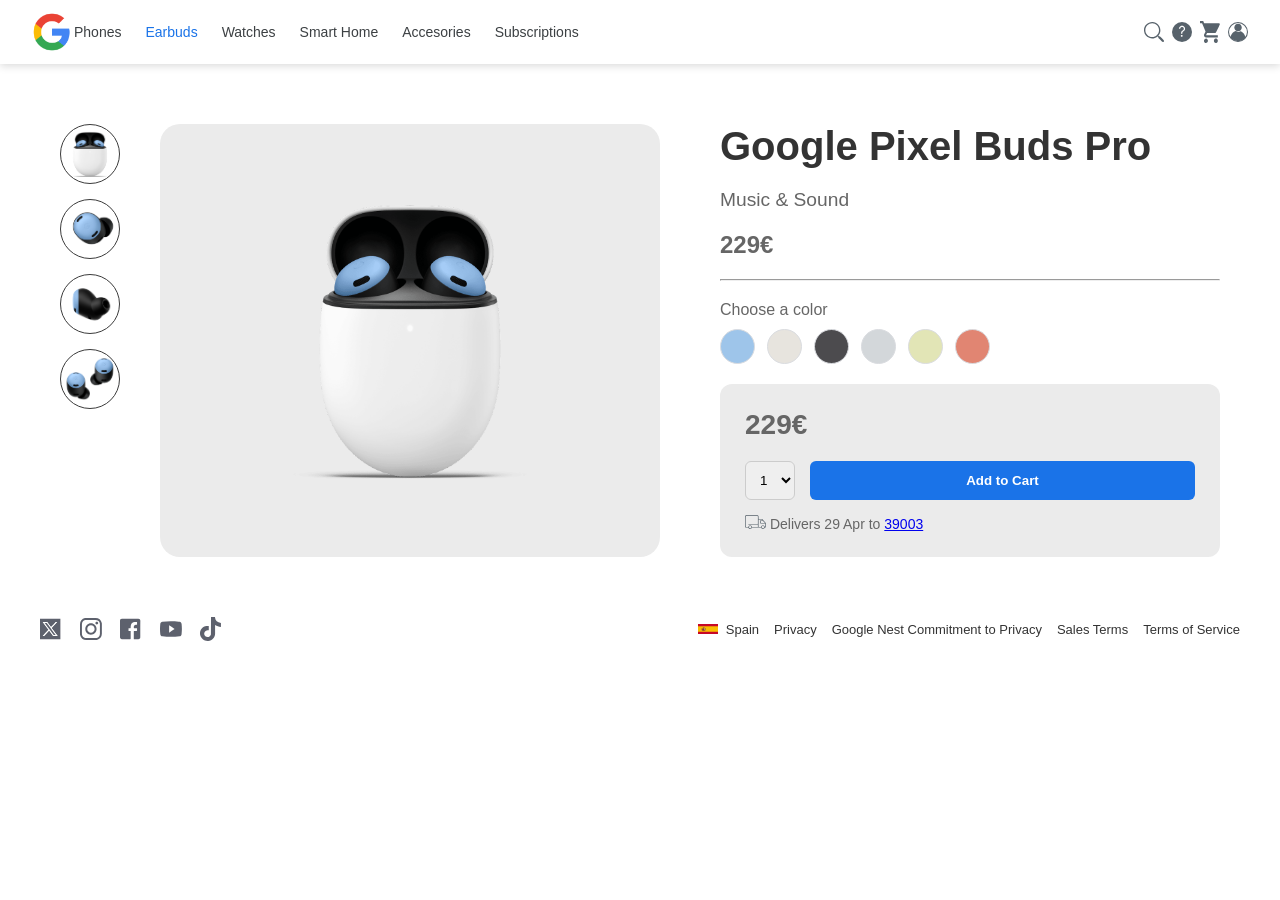
==== index.html @ 7e47ced7 "se añade html, css y js" ====
<!doctype html>
<html lang="es">

<head>
    <meta charset="UTF-8" />
    <meta name="viewport" content="width=device-width, initial-scale=1.0" />
    <title>Google Pixel Buds Pro</title>
    <link rel="stylesheet" href="style.css" />
</head>

<body>
    <header>
        <div class="header-left">
            <img src="images/google-logo.png" alt="Google" class="logo-google">
            <nav>
                <ul>
                    <li><a href="#">Phones</a></li>
                    <li><a href="#" class="active">Earbuds</a></li>
                    <li><a href="page/smartwatch.html">Watches</a></li>
                    <li><a href="#">Smart Home</a></li>
                    <li><a href="#">Accesories</a></li>
                    <li><a href="#">Subscriptions</a></li>
                </ul>
            </nav>
        </div>
        <div class="header-right">
            <img src="images/icons/Search-Lupa.svg" alt="Buscar" class="icon-btn">
            <img src="images/icons/Help-Intrrogación.svg" alt="Ayuda" class="icon-btn">
            <img id="cartIcon" src="images/icons/Cart-Carrito.svg" alt="Carrito" class="icon-btn">
            <img src="images/icons/Avatar-foto.svg" alt="Cuenta" class="icon-btn">
        </div>
    </header>

    <main class="product-container">
        <section class="product-gallery">
            <div class="product-thumbs">
                <img src="images/earbuds/earbuds_01.png" alt="Vista frontal">
                <img src="images/earbuds/earbuds_02.png" alt="Vista lateral">
                <img src="images/earbuds/earbuds_03.png" alt="Detalle">
                <img src="images/earbuds/earbuds_04.png" alt="En uso">
            </div>

            <div class="product-main">
                <img id="mainImage" src="images/earbuds/earbuds_01.png" alt="Google Pixel Buds Pro">
            </div>
        </section>

        <aside class="product-info">
            <h1>Google Pixel Buds Pro</h1>
            <p class="category">Music & Sound</p>
            <p class="price">229€</p>
            <hr>

            <div class="colors">
                <p>Choose a color</p>
                <div class="color-selector">
                    <button class="color-dot sky" data-color="azul cielo"></button>
                    <button class="color-dot beige" data-color="Beige claro"></button>
                    <button class="color-dot dark" data-color="Gris oscuro"></button>
                    <button class="color-dot gray" data-color="Gris claro"></button>
                    <button class="color-dot green" data-color="Verde pastel"></button>
                    <button class="color-dot coral" data-color="Coral"></button>
                </div>
            </div>

            <div class="buy-box">
                <p class="buy-price">229€</p>

                <div class="buy-action">
                    <select id="quantity">
                        <option value="1">1</option>
                        <option value="2">2</option>
                        <option value="3">3</option>
                    </select>

                    <button class="add-cart" id="addCartBtn">Add to Cart</button>
                </div>

                <p class="delivery">
                    <img src="images/icons/Delivery-Camión.svg" alt="Delivery" class="truck-icon">
                    Delivers 29 Apr to <a href="#">39003</a>
                </p>
            </div>
        </aside>
    </main>

    <footer>
        <div class="footer-content">
            <div class="footer-social">
                <img src="images/icons/SM-x.svg" alt="X">
                <img src="images/icons/SM-instagram.svg" alt="Instagram">
                <img src="images/icons/SM-facebook.svg" alt="Facebook">
                <img src="images/icons/SM-youtube.svg" alt="YouTube">
                <img src="images/icons/SM-tiktok.svg" alt="TikTok">
            </div>

            <div class="footer-links">
                <div class="footer-country">
                    <img src="images/icons/Spain.svg" alt="Spain">
                    <span>Spain</span>
                </div>

                <a href="#">Privacy</a>
                <a href="#">Google Nest Commitment to Privacy</a>
                <a href="#">Sales Terms</a>
                <a href="#">Terms of Service</a>
            </div>
        </div>
    </footer>

    <script src="script.js"></script>
</body>

</html>
---- style.css ----
/* ------------------ RESET ------------------ */
* {
    margin: 0;
    padding: 0;
    box-sizing: border-box;
}

body {
    font-family: Arial, sans-serif;
    background: #fff;
    color: #333;
}

/* ------------------ UTILIDADES ------------------ */
.flex {
    display: flex;
    align-items: center;
}

.center {
    display: flex;
    justify-content: center;
    align-items: center;
}

.icon-btn {
    width: 20px;
    cursor: pointer;
    transition: opacity .2s;
}

.icon-btn:hover {
    opacity: .7;
}

.rounded {
    border-radius: 12px;
}

/* ------------------ HEADER ------------------ */
header {
  background-color: #ffffff;
  box-shadow: 0 2px 8px rgba(0, 0, 0, 0.15);
  padding: 0 32px;
  height: 64px;
  display: flex;
  align-items: center;
  justify-content: space-between;
  position: sticky;
  top: 0;
  z-index: 10;
}

.header-left {
  display: flex;
  align-items: center;
  gap: 2px;
}

.logo-google {
  width: 40px;
  height: 40px;
}

nav ul {
  list-style: none;
  display: flex;
  gap: 24px;
  margin: 0;
  padding: 0;
}

nav ul li a {
  text-decoration: none;
  font-size: 14px;
  font-weight: 500;
  color: #3c4043;
}

nav ul li a:hover,
nav ul li a.active {
  color: #1a73e8;
}

.header-right {
  display: flex;
  align-items: center;
  gap: 8px;
}


/* ------------------ PRODUCTO ------------------ */
p {
    color: #666666;
}
.product-container {
    max-width: 1200px;
    margin: 40px auto;
    padding: 20px;
    display: grid;
    grid-template-columns: 1.2fr 1fr;
    gap: 60px;
}

/* Galería */
.product-gallery {
    display: grid;
    grid-template-columns: 80px 1fr;
    gap: 20px;
}

.product-thumbs {
    display: flex;
    flex-direction: column;
    gap: 15px;
}

.product-thumbs img {
    width: 60px;
    height: 60px;
    border-radius: 50%;
    object-fit: cover;
    border: 1.5px solid #3b3b3b;
    cursor: pointer;
    transition: .2s;
}

.product-thumbs img:hover {
    transform: scale(1.1);
}

.product-main {
    padding: 40px;
    border-radius: 20px;
    background: #ebebeb;
    display: flex;
    justify-content: center;
}

.product-main img {
    max-width: 100%;
}

/* Info */
.product-info {
    display: flex;
    flex-direction: column;
    gap: 20px;
}

.product-info h1 {
    font-size: 2.5rem;
}

.category {
    font-size: 1.2rem;
    color: #666;
}

.price {
    font-size: 24px;
    font-weight: 600;
}

/* Colores */
.color-selector {
    display: flex;
    gap: 12px;
    margin-top: 10px;
}

.color-dot {
    width: 35px;
    height: 35px;
    border-radius: 50%;
    border: 1px solid #dadce0;
    cursor: pointer;
    transition: .2s;
}
.color-dot.selected {
  outline: 1px solid black;
  outline-offset: 2px;
  box-shadow: 0 0 0 3px #1a73e8;
}


.color-dot:hover {
    transform: scale(1.1);
    border-color: #70757a;
}

.sky {
    background: #9ec5ea;
}

.beige {
    background: #e7e4de;
}

.dark {
    background: #4c4b4e;
}

.gray {
    background: #d3d7da;
}

.green {
    background: #e2e5b6;
}

.coral {
    background: #e18572;
}

.color-dot-watch {
    background: none;
    padding: 0;
    cursor: pointer;
    border-radius: 10%;
    border: 1px solid #000000;
    width: 155px;
    height: 115px;
}

.color-dot-watch img {
    width: 80px;      /* ajusta el tamaño que quieras */
    height: auto;
    border-radius: 8px;
    transition: transform 0.2s ease, outline 0.2s ease;
}

/* Cuando está seleccionado */
.color-dot-watch.selected img {
    outline: 3px solid #4285f4; /* azul estilo Google */
    transform: scale(1.05);
}
.color-dot-watch:hover {
    transform: scale(1.1);
    border-color: #70757a;
}

/* Compra */
.buy-box {
    background: #ebebeb;
    border-radius: 12px;
    padding: 25px;
}

.buy-price {
    font-size: 28px;
    font-weight: 600;
    margin-bottom: 20px;
}

.buy-action {
    display: flex;
    gap: 15px;
    margin-bottom: 15px;
}

select {
    padding: 10px;
    border-radius: 6px;
    border: 1px solid #ccc;
}

.add-cart {
    flex: 1;
    padding: 12px;
    border: none;
    border-radius: 6px;
    background: #1a73e8;
    color: #fff;
    font-weight: bold;
    cursor: pointer;
    transition: .2s;
}

.add-cart:hover {
    background: #1765cc;
}

.delivery {
    font-size: 14px;
    color: #666;
}

.text-blue {
    color: #1a73e8;
    font-weight: 600;
}

/* ------------------ FOOTER ------------------ */
.footer {
    background: #ebebeb;
    padding: 20px 40px;
    border-top: 1px solid #ddd;
}

.footer-content {
    max-width: 1200px;
    margin: auto;
    display: flex;
    justify-content: space-between;
    align-items: center;
    flex-wrap: wrap;
}

.footer-social {
    display: flex;
    gap: 18px;
}

.footer-social img {
    width: 22px;
    cursor: pointer;
    opacity: .8;
    transition: .2s;
}

.footer-social img:hover {
    opacity: 1;
}

.footer-links {
    display: flex;
    gap: 15px;
    align-items: center;
    font-size: 13px;
}

.footer-links a {
    color: #333;
    text-decoration: none;
}

.footer-links a:hover {
    text-decoration: underline;
}

.footer-country {
    display: flex;
    align-items: center;
    gap: 8px;
}

.footer-country img {
    width: 20px;
}

/* ------------------ RESPONSIVE ------------------ */
@media (max-width: 1024px) {
    .product-container {
        grid-template-columns: 1fr;
    }

    .product-gallery {
        grid-template-columns: 1fr;
    }

    .product-thumbs {
        display: none;
    }

    .menu-btn {
        display: flex;
    }

    .product-gallery {
        display: flex;
        flex-direction: column;
        gap: 20px;
    }

    .product-thumbs {
        order: 2;
        /* Thumbnails debajo */
        display: flex;
        flex-direction: row;
        justify-content: center;
        gap: 15px;
    }

    .product-main {
        order: 1;
        /* Imagen principal arriba */
    }


}

@media (max-width: 480px) {
    .nav-links {
        display: none;
    }

    .product-info h1 {
        font-size: 24px;
    }

    .buy-action {
        flex-direction: column;
    }

    .product-main {
        padding: 20px;
    }

    .footer-content {
        flex-direction: column;
        gap: 15px;
    }

    .footer-links {
        flex-direction: column;
        text-align: center;
    }
}
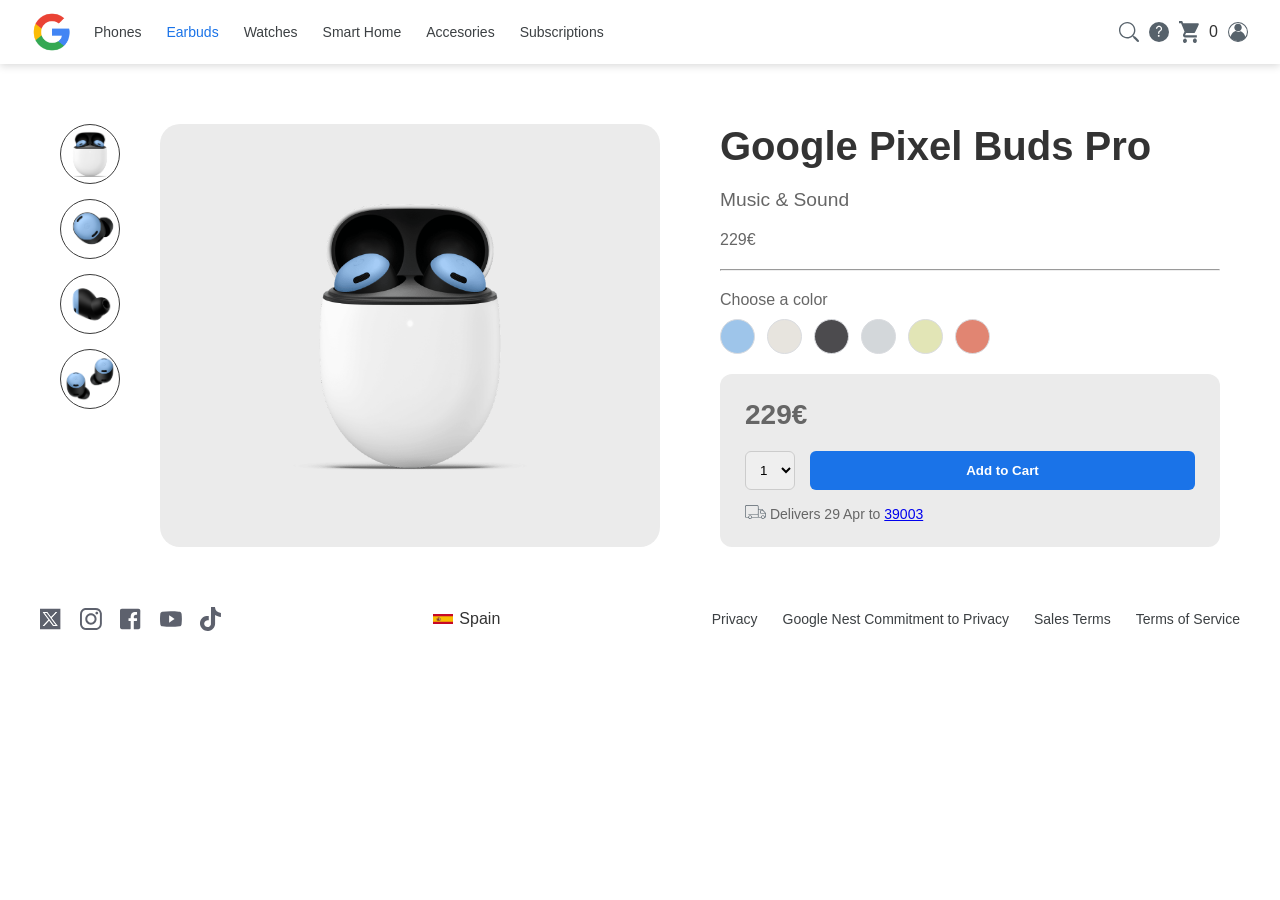
==== commit 4e854a3b: "actualizacion add id en index y smartwatch.html, modificacion style" ====
--- a/index.html
+++ b/index.html
@@ -24,9 +24,10 @@
             </nav>
         </div>
         <div class="header-right">
-            <img src="images/icons/Search-Lupa.svg" alt="Buscar" class="icon-btn">
+            <img id="search" src="images/icons/Search-Lupa.svg" alt="Buscar" class="icon-btn">
             <img src="images/icons/Help-Intrrogación.svg" alt="Ayuda" class="icon-btn">
             <img id="cartIcon" src="images/icons/Cart-Carrito.svg" alt="Carrito" class="icon-btn">
+            <span id="cartCount">0</span>
             <img src="images/icons/Avatar-foto.svg" alt="Cuenta" class="icon-btn">
         </div>
     </header>
@@ -48,7 +49,7 @@
         <aside class="product-info">
             <h1>Google Pixel Buds Pro</h1>
             <p class="category">Music & Sound</p>
-            <p class="price">229€</p>
+            <p class="price-ear">229€</p>
             <hr>
 
             <div class="colors">
@@ -71,6 +72,9 @@
                         <option value="1">1</option>
                         <option value="2">2</option>
                         <option value="3">3</option>
+                        <option value="4">4</option>
+                        <option value="5">5</option>
+                        <option value="6">6</option>
                     </select>
 
                     <button class="add-cart" id="addCartBtn">Add to Cart</button>
@@ -94,17 +98,19 @@
                 <img src="images/icons/SM-tiktok.svg" alt="TikTok">
             </div>
 
-            <div class="footer-links">
-                <div class="footer-country">
-                    <img src="images/icons/Spain.svg" alt="Spain">
-                    <span>Spain</span>
-                </div>
+            <div class="footer-country">
+                <img src="images/icons/Spain.svg" alt="Spain">
+                <span>Spain</span>
+            </div>
+            <nav>
+                <ul>
+                    <li><a href="#">Privacy</a></li>
+                    <li><a href="#">Google Nest Commitment to Privacy</a></li>
+                    <li><a href="#">Sales Terms</a></li>
+                    <li><a href="#">Terms of Service</a></li>
+                </ul>
+            </nav>
 
-                <a href="#">Privacy</a>
-                <a href="#">Google Nest Commitment to Privacy</a>
-                <a href="#">Sales Terms</a>
-                <a href="#">Terms of Service</a>
-            </div>
         </div>
     </footer>
 
--- a/style.css
+++ b/style.css
@@ -1,4 +1,4 @@
-/* ------------------ RESET ------------------ */
+/* ------------------ BODY ------------------ */
 * {
     margin: 0;
     padding: 0;
@@ -11,7 +11,6 @@
     color: #333;
 }
 
-/* ------------------ UTILIDADES ------------------ */
 .flex {
     display: flex;
     align-items: center;
@@ -39,53 +38,54 @@
 
 /* ------------------ HEADER ------------------ */
 header {
-  background-color: #ffffff;
-  box-shadow: 0 2px 8px rgba(0, 0, 0, 0.15);
-  padding: 0 32px;
-  height: 64px;
-  display: flex;
-  align-items: center;
-  justify-content: space-between;
-  position: sticky;
-  top: 0;
-  z-index: 10;
+    background-color: #ffffff;
+    box-shadow: 0 2px 8px rgba(0, 0, 0, 0.15);
+    padding: 0 32px;
+    height: 64px;
+    display: flex;
+    align-items: center;
+    justify-content: space-between;
+    position: sticky;
+    top: 0;
+    z-index: 10;
 }
 
 .header-left {
-  display: flex;
-  align-items: center;
-  gap: 2px;
+    display: flex;
+    align-items: center;
+    gap: 2px;
 }
 
 .logo-google {
-  width: 40px;
-  height: 40px;
+    width: 40px;
+    height: 40px;
+    margin-right: 20px;
 }
 
 nav ul {
-  list-style: none;
-  display: flex;
-  gap: 24px;
-  margin: 0;
-  padding: 0;
+    list-style: none;
+    display: flex;
+    gap: 25px;
+    margin: 0;
+    padding: 0;
 }
 
 nav ul li a {
-  text-decoration: none;
-  font-size: 14px;
-  font-weight: 500;
-  color: #3c4043;
+    text-decoration: none;
+    font-size: 14px;
+    font-weight: 500;
+    color: #3c4043;
 }
 
 nav ul li a:hover,
 nav ul li a.active {
-  color: #1a73e8;
+    color: #1a73e8;
 }
 
 .header-right {
-  display: flex;
-  align-items: center;
-  gap: 8px;
+    display: flex;
+    align-items: center;
+    gap: 10px;
 }
 
 
@@ -93,6 +93,7 @@
 p {
     color: #666666;
 }
+
 .product-container {
     max-width: 1200px;
     margin: 40px auto;
@@ -177,10 +178,11 @@
     cursor: pointer;
     transition: .2s;
 }
+
 .color-dot.selected {
-  outline: 1px solid black;
-  outline-offset: 2px;
-  box-shadow: 0 0 0 3px #1a73e8;
+    outline: 1px solid black;
+    outline-offset: 2px;
+    box-shadow: 0 0 0 3px #1a73e8;
 }
 
 
@@ -224,7 +226,8 @@
 }
 
 .color-dot-watch img {
-    width: 80px;      /* ajusta el tamaño que quieras */
+    width: 80px;
+    /* ajusta el tamaño que quieras */
     height: auto;
     border-radius: 8px;
     transition: transform 0.2s ease, outline 0.2s ease;
@@ -232,9 +235,11 @@
 
 /* Cuando está seleccionado */
 .color-dot-watch.selected img {
-    outline: 3px solid #4285f4; /* azul estilo Google */
+    outline: 3px solid #4285f4;
+    /* azul estilo Google */
     transform: scale(1.05);
 }
+
 .color-dot-watch:hover {
     transform: scale(1.1);
     border-color: #70757a;
@@ -340,9 +345,10 @@
 }
 
 .footer-country {
-    display: flex;
-    align-items: center;
-    gap: 8px;
+    margin: 0 auto;
+    display: flex;
+    align-items: center;
+    gap: 6px;
 }
 
 .footer-country img {
